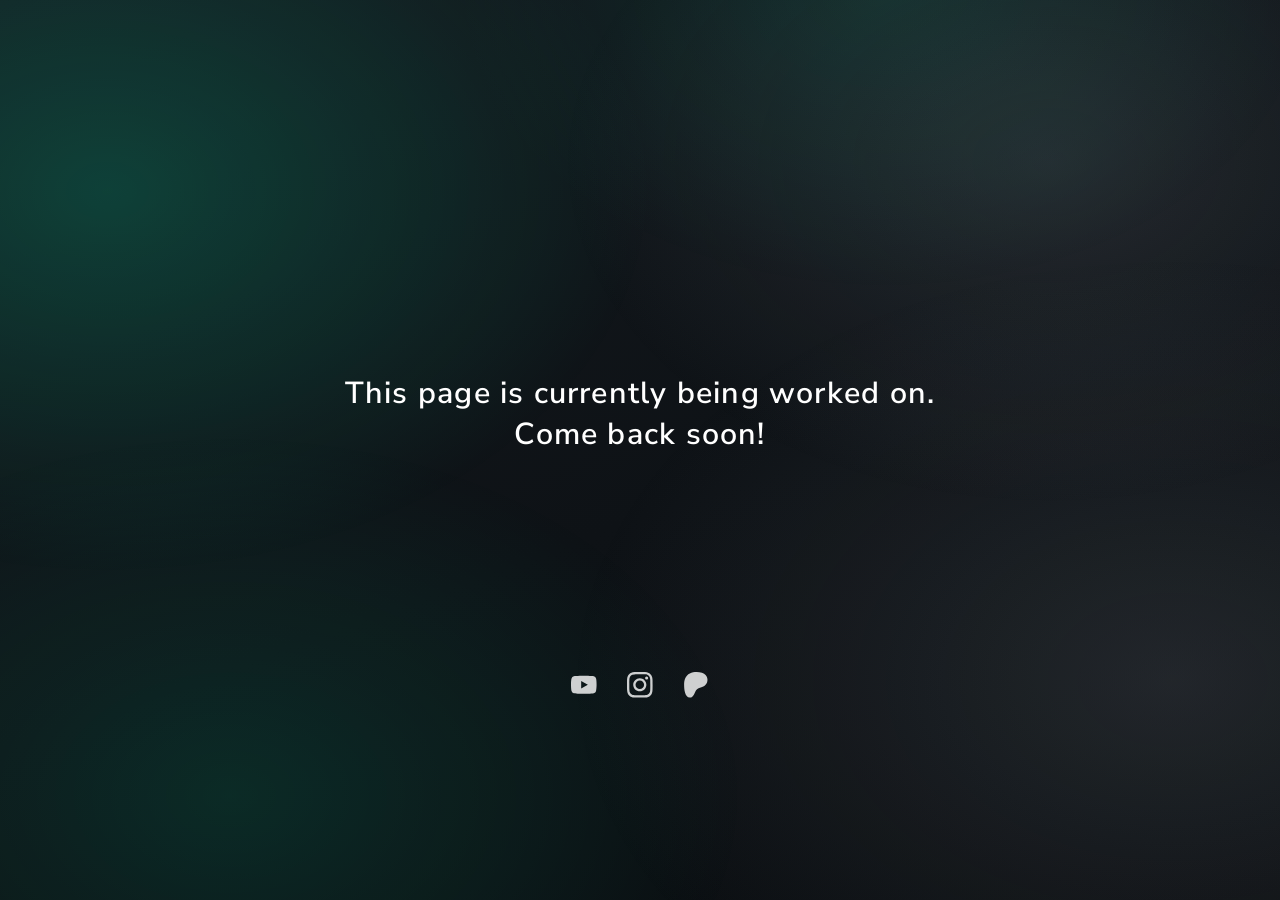
==== about.html @ d6167208 "Add files via upload" ====
<!DOCTYPE html>
<html lang="en">
<head>
  <meta charset="UTF-8">
  <meta name="viewport" content="width=device-width, initial-scale=1">
  <title>About | Daniel Jensrud</title>
  <meta name="description" content="This page is currently being worked on.">

  <!-- Font (free, from Google Fonts): Nunito Sans, same as the homepage.
       Safe to delete these 3 lines; the site falls back to system fonts. -->
  <link rel="preconnect" href="https://fonts.googleapis.com">
  <link rel="preconnect" href="https://fonts.gstatic.com" crossorigin>
  <link href="https://fonts.googleapis.com/css2?family=Nunito+Sans:opsz,wght@6..12,400;6..12,600;6..12,700&display=swap" rel="stylesheet">

  <link rel="stylesheet" href="coming-soon.css">
  <link rel="stylesheet" href="social.css">
</head>
<body>

  <div class="bg" aria-hidden="true"></div>

  <main>
    <!-- MESSAGE: two layers. The white one is what people read.
         The green one (aria-hidden) is the glow that follows the cursor.
         IMPORTANT: if you change the words, change them in BOTH layers. -->
    <p class="message">
      <span class="message-base">This page is currently being worked on.<br>Come back soon!</span>
      <span class="message-glow" aria-hidden="true">This page is currently being worked on.<br>Come back soon!</span>
    </p>

    <!-- SOCIAL LINKS (icons only, centered between the message and the bottom). Each logo is an inline <svg> inside <span class="icon">;
         it takes the same color as the link (grey, then green on hover). The "My ..." text is hidden but still read by
         screen readers, and shows as a tooltip when you hover. -->
    <footer class="social" aria-label="Social links">
      <a href="https://www.youtube.com/@danieljensrud" title="My YouTube" target="_blank" rel="noopener noreferrer"><span class="icon" aria-hidden="true"><svg aria-hidden="true" focusable="false" viewBox="0 0 24 24" xmlns="http://www.w3.org/2000/svg"><path d="M23.498 6.186a3.016 3.016 0 0 0-2.122-2.136C19.505 3.545 12 3.545 12 3.545s-7.505 0-9.377.505A3.017 3.017 0 0 0 .502 6.186C0 8.07 0 12 0 12s0 3.93.502 5.814a3.016 3.016 0 0 0 2.122 2.136c1.871.505 9.376.505 9.376.505s7.505 0 9.377-.505a3.015 3.015 0 0 0 2.122-2.136C24 15.93 24 12 24 12s0-3.93-.502-5.814zM9.545 15.568V8.432L15.818 12l-6.273 3.568z"/></svg></span><span class="visually-hidden">My YouTube</span></a>
      <a href="https://www.instagram.com/dqnie1/" title="My Instagram" target="_blank" rel="noopener noreferrer"><span class="icon" aria-hidden="true"><svg aria-hidden="true" focusable="false" viewBox="0 0 24 24" xmlns="http://www.w3.org/2000/svg"><path d="M7.0301.084c-1.2768.0602-2.1487.264-2.911.5634-.7888.3075-1.4575.72-2.1228 1.3877-.6652.6677-1.075 1.3368-1.3802 2.127-.2954.7638-.4956 1.6365-.552 2.914-.0564 1.2775-.0689 1.6882-.0626 4.947.0062 3.2586.0206 3.6671.0825 4.9473.061 1.2765.264 2.1482.5635 2.9107.308.7889.72 1.4573 1.388 2.1228.6679.6655 1.3365 1.0743 2.1285 1.38.7632.295 1.6361.4961 2.9134.552 1.2773.056 1.6884.069 4.9462.0627 3.2578-.0062 3.668-.0207 4.9478-.0814 1.28-.0607 2.147-.2652 2.9098-.5633.7889-.3086 1.4578-.72 2.1228-1.3881.665-.6682 1.0745-1.3378 1.3795-2.1284.2957-.7632.4966-1.636.552-2.9124.056-1.2809.0692-1.6898.063-4.948-.0063-3.2583-.021-3.6668-.0817-4.9465-.0607-1.2797-.264-2.1487-.5633-2.9117-.3084-.7889-.72-1.4568-1.3876-2.1228C21.2982 1.33 20.628.9208 19.8378.6165 19.074.321 18.2017.1197 16.9244.0645 15.6471.0093 15.236-.005 11.977.0014 8.718.0076 8.31.0215 7.0301.0839m.1402 21.6932c-1.17-.0509-1.8053-.2453-2.2287-.408-.5606-.216-.96-.4771-1.3819-.895-.422-.4178-.6811-.8186-.9-1.378-.1644-.4234-.3624-1.058-.4171-2.228-.0595-1.2645-.072-1.6442-.079-4.848-.007-3.2037.0053-3.583.0607-4.848.05-1.169.2456-1.805.408-2.2282.216-.5613.4762-.96.895-1.3816.4188-.4217.8184-.6814 1.3783-.9003.423-.1651 1.0575-.3614 2.227-.4171 1.2655-.06 1.6447-.072 4.848-.079 3.2033-.007 3.5835.005 4.8495.0608 1.169.0508 1.8053.2445 2.228.408.5608.216.96.4754 1.3816.895.4217.4194.6816.8176.9005 1.3787.1653.4217.3617 1.056.4169 2.2263.0602 1.2655.0739 1.645.0796 4.848.0058 3.203-.0055 3.5834-.061 4.848-.051 1.17-.245 1.8055-.408 2.2294-.216.5604-.4763.96-.8954 1.3814-.419.4215-.8181.6811-1.3783.9-.4224.1649-1.0577.3617-2.2262.4174-1.2656.0595-1.6448.072-4.8493.079-3.2045.007-3.5825-.006-4.848-.0608M16.953 5.5864A1.44 1.44 0 1 0 18.39 4.144a1.44 1.44 0 0 0-1.437 1.4424M5.8385 12.012c.0067 3.4032 2.7706 6.1557 6.173 6.1493 3.4026-.0065 6.157-2.7701 6.1506-6.1733-.0065-3.4032-2.771-6.1565-6.174-6.1498-3.403.0067-6.156 2.771-6.1496 6.1738M8 12.0077a4 4 0 1 1 4.008 3.9921A3.9996 3.9996 0 0 1 8 12.0077"/></svg></span><span class="visually-hidden">My Instagram</span></a>
      <a href="https://www.patreon.com/cw/DanielJensrud" title="My Patreon" target="_blank" rel="noopener noreferrer"><span class="icon" aria-hidden="true"><svg aria-hidden="true" focusable="false" viewBox="0 0 24 24" xmlns="http://www.w3.org/2000/svg"><path d="M22.957 7.21c-.004-3.064-2.391-5.576-5.191-6.482-3.478-1.125-8.064-.962-11.384.604C2.357 3.231 1.093 7.391 1.046 11.54c-.039 3.411.302 12.396 5.369 12.46 3.765.047 4.326-4.804 6.068-7.141 1.24-1.662 2.836-2.132 4.801-2.618 3.376-.836 5.678-3.501 5.673-7.031Z"/></svg></span><span class="visually-hidden">My Patreon</span></a>
    </footer>
  </main>

  <!-- Makes the green glow follow the mouse (or finger). -->
  <script>
    const message = document.querySelector('.message');

    message.addEventListener('pointermove', (e) => {
      const box = message.getBoundingClientRect();
      message.style.setProperty('--x', (e.clientX - box.left) + 'px');
      message.style.setProperty('--y', (e.clientY - box.top) + 'px');
    });
    message.addEventListener('pointerenter', () => message.classList.add('is-lit'));
    message.addEventListener('pointerleave', () => message.classList.remove('is-lit'));
  </script>

</body>
</html>
---- coming-soon.css ----
/* ==========================================================
   Shared styles for the "being worked on" pages
   (work.html, about.html, contact.html)
   EDIT THESE FIRST
   ========================================================== */
:root {
  --text: #ffffff;                 /* message color */
  --accent: #00ffb9;               /* your brand green (hover glow + background) */
  --base-dark: #0e1216;            /* darkest part of the background */
  --font: "Nunito Sans", "Avenir Next", Avenir, system-ui, -apple-system, "Segoe UI", sans-serif;

  --message-size: clamp(1.25rem, 2.4vw, 1.9rem);   /* message text size */
  --glow-radius: 130px;                           /* size of the green spotlight under the cursor */

  --green-glow: rgba(0, 255, 185, 0.18);          /* background: green strength (low = subtler) */
  --grey-glow: rgba(150, 160, 170, 0.16);         /* background: grey strength */
  --drift-speed: 32s;                             /* background: time for one slow drift (bigger = calmer) */
}

* { box-sizing: border-box; margin: 0; padding: 0; }

html, body { height: 100%; }

body {
  font-family: var(--font);
  color: var(--text);
  background: linear-gradient(160deg, #141a1f 0%, var(--base-dark) 55%, #0a0d10 100%);
  -webkit-font-smoothing: antialiased;
  overflow: hidden;
}

/* ---------- Animated background: slow-drifting green and grey light ---------- */
.bg {
  position: fixed;
  inset: -30%;                                   /* oversized so edges never show while it moves */
  z-index: -1;
  pointer-events: none;
  background:
    radial-gradient(38% 38% at 24% 32%, var(--green-glow), transparent 70%),
    radial-gradient(42% 42% at 76% 66%, var(--grey-glow), transparent 70%),
    radial-gradient(30% 30% at 62% 18%, rgba(0, 255, 185, 0.09), transparent 70%);
  animation: drift var(--drift-speed) ease-in-out infinite alternate;
  will-change: transform;
}

.bg::after {                                     /* a second, slower layer so the movement never feels repetitive */
  content: "";
  position: absolute;
  inset: 0;
  background:
    radial-gradient(34% 34% at 70% 30%, var(--grey-glow), transparent 70%),
    radial-gradient(36% 36% at 30% 74%, rgba(0, 255, 185, 0.11), transparent 70%);
  animation: drift-back calc(var(--drift-speed) * 1.4) ease-in-out infinite alternate;
  will-change: transform;
}

@keyframes drift {
  from { transform: translate3d(-4%, 3%, 0) rotate(0deg) scale(1); }
  to   { transform: translate3d(4%, -3%, 0) rotate(10deg) scale(1.12); }
}

@keyframes drift-back {
  from { transform: translate3d(3%, -2%, 0) rotate(6deg) scale(1.1); }
  to   { transform: translate3d(-3%, 3%, 0) rotate(-6deg) scale(1); }
}

/* ---------- Layout ---------- */
main {
  --page-pad-bottom: calc(1.5rem + 8vh);         /* extra bottom padding lifts the message slightly above center */
  min-height: 100vh;
  min-height: 100dvh;
  display: grid;
  grid-template-rows: 1fr auto 1fr;              /* empty zone above | message | zone below (holds the icons) */
  justify-items: center;
  padding: 1.5rem 1.5rem var(--page-pad-bottom);
}

main .message {
  grid-row: 2;
}

/* Social icons: centered halfway between the message and the bottom of the screen */
main .social {
  --social-color: rgba(255, 255, 255, 0.8);      /* white at 80% opacity on these pages */
  --social-icon-size: 1.6rem;                    /* icon size on these pages */
  position: static;
  grid-row: 3;
  margin-bottom: calc(var(--page-pad-bottom) * -1);   /* lets the zone reach the very bottom of the screen */
  justify-content: center;
  align-items: center;
}

/* ---------- Message (white; glows green under the cursor, like the homepage tagline) ---------- */
.message {
  position: relative;
  max-width: min(48rem, 100%);
  padding: 0.5em 0.9em;                          /* room so the glow isn't clipped */
  font-size: var(--message-size);
  font-weight: 600;
  letter-spacing: 0.04em;
  line-height: 1.35;
  text-align: center;
  text-wrap: balance;                            /* keeps the two lines an even length */
  cursor: default;
  --x: 50%;
  --y: 50%;
}

.message-base {
  color: var(--text);
}

/* The green copy sits exactly on top of the white one, but is only
   revealed in a soft circle around the cursor. */
.message-glow {
  position: absolute;
  inset: 0;
  padding: inherit;
  text-align: center;
  color: var(--accent);
  text-shadow: 0 0 0.2em var(--accent), 0 0 0.7em rgba(0, 255, 185, 0.65);
  opacity: 0;
  transition: opacity 0.35s ease;
  pointer-events: none;
  -webkit-mask-image: radial-gradient(circle var(--glow-radius) at var(--x) var(--y),
                      #000 0%, rgba(0, 0, 0, 0.55) 45%, transparent 100%);
          mask-image: radial-gradient(circle var(--glow-radius) at var(--x) var(--y),
                      #000 0%, rgba(0, 0, 0, 0.55) 45%, transparent 100%);
}

.message.is-lit .message-glow {
  opacity: 1;
}

@media (prefers-reduced-motion: reduce) {
  .bg, .bg::after { animation: none; }
}
---- social.css ----
/* ==========================================================
   Small social icons (top right on the homepage; centered on the other pages, see coming-soon.css)
   (shared by index.html, work.html, about.html, contact.html)
   ========================================================== */
.social {
  --social-color: rgba(255, 255, 255, 0.6);   /* resting icon color: white at 60% opacity (lower the 0.6 to dim them) */
  --social-icon-size: 1.25rem;       /* icon size (homepage) */
  --social-inset: clamp(1.5rem, 3vw, 2.75rem);   /* how far the icons sit from the top and right edges */
  position: fixed;
  top: calc(var(--social-inset) - 0.4rem);       /* minus the link padding, so the icons themselves sit at the inset */
  right: calc(var(--social-inset) - 0.4rem);
  display: flex;
  justify-content: flex-end;
  gap: 0.25rem 1.1rem;                           /* space between the icons (each link also has its own padding) */
  font-family: var(--font);
}

.social a {
  display: inline-flex;
  align-items: center;
  padding: 0.4rem;                               /* makes the clickable area bigger than the icon */
  color: var(--social-color);
  text-decoration: none;
  line-height: 1;
}

/* Hover: just the brand green, no effects */
.social a:hover,
.social a:focus-visible {
  color: var(--accent);
}

.social a:focus-visible {
  outline: 1px solid var(--accent);
  outline-offset: 1px;
}

/* The logo (an inline SVG that takes the link color) */
.social .icon {
  display: inline-flex;
  width: var(--social-icon-size);
  height: var(--social-icon-size);
}

.social .icon svg {
  width: 100%;
  height: 100%;
  fill: currentColor;
}

/* Text that screen readers read but nobody sees */
.visually-hidden {
  position: absolute;
  width: 1px;
  height: 1px;
  margin: -1px;
  padding: 0;
  overflow: hidden;
  clip: rect(0, 0, 0, 0);
  white-space: nowrap;
  border: 0;
}
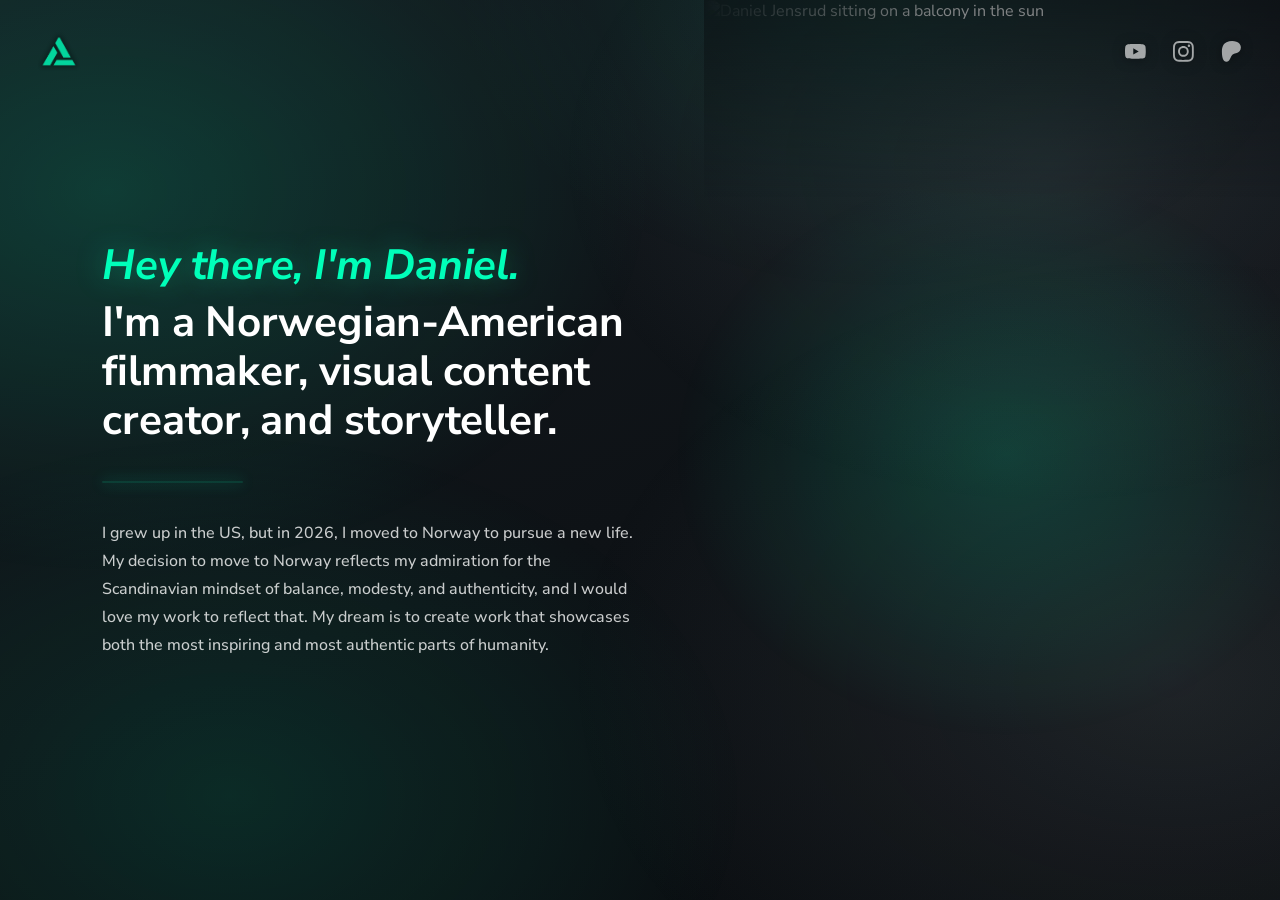
==== commit 7e5e19ee: "New website version" ====
--- a/about.html
+++ b/about.html
@@ -4,31 +4,49 @@
   <meta charset="UTF-8">
   <meta name="viewport" content="width=device-width, initial-scale=1">
   <title>About | Daniel Jensrud</title>
-  <meta name="description" content="This page is currently being worked on.">
+  <meta name="description" content="Daniel Jensrud: Norwegian-American filmmaker, visual content creator, and storyteller.">
 
   <!-- Font (free, from Google Fonts): Nunito Sans, same as the homepage.
        Safe to delete these 3 lines; the site falls back to system fonts. -->
   <link rel="preconnect" href="https://fonts.googleapis.com">
   <link rel="preconnect" href="https://fonts.gstatic.com" crossorigin>
-  <link href="https://fonts.googleapis.com/css2?family=Nunito+Sans:opsz,wght@6..12,400;6..12,600;6..12,700&display=swap" rel="stylesheet">
+  <link href="https://fonts.googleapis.com/css2?family=Nunito+Sans:ital,opsz,wght@0,6..12,400;0,6..12,500;0,6..12,600;0,6..12,700;1,6..12,700&display=swap" rel="stylesheet">
 
-  <link rel="stylesheet" href="coming-soon.css">
+  <link rel="stylesheet" href="about.css">
   <link rel="stylesheet" href="social.css">
+  <!-- Page transitions (animation between pages) -->
+  <link rel="stylesheet" href="transition.css">
+  <script src="transition.js"></script>
 </head>
 <body>
 
   <div class="bg" aria-hidden="true"></div>
 
+  <!-- Small logo, top left. Click it to go back to the homepage. -->
+  <a class="home-link" href="index.html" data-transition="home" aria-label="Back to the homepage">
+    <img src="assets/logos/daniel-jensrud-a-logo-green.png" alt="">
+  </a>
+
+  <!-- PHOTO: fades into the page (the fade is set in work.css). To swap it, replace the file in assets/photos/. -->
+  <div class="portrait">
+    <img src="assets/photos/daniel-jensrud-portrait.jpg" alt="Daniel Jensrud sitting on a balcony in the sun" width="1000" height="1496">
+  </div>
+
   <main>
-    <!-- MESSAGE: two layers. The white one is what people read.
-         The green one (aria-hidden) is the glow that follows the cursor.
-         IMPORTANT: if you change the words, change them in BOTH layers. -->
-    <p class="message">
-      <span class="message-base">This page is currently being worked on.<br>Come back soon!</span>
-      <span class="message-glow" aria-hidden="true">This page is currently being worked on.<br>Come back soon!</span>
-    </p>
+    <div class="intro">
+      <h1>
+        <span class="hello">Hey there, I'm Daniel.</span>
+        <span class="role">I'm a Norwegian-American filmmaker, visual content creator, and storyteller.</span>
+      </h1>
 
-    <!-- SOCIAL LINKS (icons only, centered between the message and the bottom). Each logo is an inline <svg> inside <span class="icon">;
+      <div class="rule" aria-hidden="true"></div>
+
+      <p class="about">
+        I grew up in the US, but in 2026, I moved to Norway to pursue a new life. My decision to move to Norway reflects my admiration for the Scandinavian mindset of balance, modesty, and authenticity, and I would love my work to reflect that. My dream is to create work that showcases both the most inspiring and most authentic parts of humanity.
+      </p>
+    </div>
+
+    <!-- SOCIAL LINKS (icons only, bottom center). Each logo is an inline <svg> inside <span class="icon">;
          it takes the same color as the link (grey, then green on hover). The "My ..." text is hidden but still read by
          screen readers, and shows as a tooltip when you hover. -->
     <footer class="social" aria-label="Social links">
@@ -38,18 +56,5 @@
     </footer>
   </main>
 
-  <!-- Makes the green glow follow the mouse (or finger). -->
-  <script>
-    const message = document.querySelector('.message');
-
-    message.addEventListener('pointermove', (e) => {
-      const box = message.getBoundingClientRect();
-      message.style.setProperty('--x', (e.clientX - box.left) + 'px');
-      message.style.setProperty('--y', (e.clientY - box.top) + 'px');
-    });
-    message.addEventListener('pointerenter', () => message.classList.add('is-lit'));
-    message.addEventListener('pointerleave', () => message.classList.remove('is-lit'));
-  </script>
-
 </body>
 </html>
--- a/about.css
+++ b/about.css
@@ -0,0 +1,228 @@
+/* ==========================================================
+   About page styles (about.html)
+   EDIT THESE FIRST
+   ========================================================== */
+:root {
+  --text: #ffffff;
+  --text-soft: rgba(255, 255, 255, 0.78);          /* paragraph color */
+  --accent: #00ffb9;                               /* your brand green */
+  --base-dark: #0e1216;
+  --font: "Nunito Sans", "Avenir Next", Avenir, system-ui, -apple-system, "Segoe UI", sans-serif;
+
+  --headline-size: clamp(1.9rem, 3.3vw, 3.1rem);   /* big intro line */
+  --body-size: clamp(1rem, 1.25vw, 1.2rem);        /* paragraph */
+  --text-width: 34rem;                             /* how wide the text column gets */
+
+  --photo-w: min(calc(100dvh * 0.64), 46vw);       /* photo width on desktop (tied to screen height) */
+  --photo-fade: 42%;                               /* how far in from its left edge the photo fades (bigger = softer) */
+
+  --green-glow: rgba(0, 255, 185, 0.16);
+  --grey-glow: rgba(150, 160, 170, 0.14);
+  --drift-speed: 32s;
+}
+
+* { box-sizing: border-box; margin: 0; padding: 0; }
+
+body {
+  min-height: 100dvh;
+  font-family: var(--font);
+  color: var(--text);
+  background: linear-gradient(160deg, #141a1f 0%, var(--base-dark) 55%, #0a0d10 100%);
+  -webkit-font-smoothing: antialiased;
+  overflow-x: hidden;
+}
+
+/* ---------- Animated background (same as the other pages) ---------- */
+.bg {
+  position: fixed;
+  inset: -30%;
+  z-index: -1;
+  pointer-events: none;
+  background:
+    radial-gradient(38% 38% at 24% 32%, var(--green-glow), transparent 70%),
+    radial-gradient(42% 42% at 76% 66%, var(--grey-glow), transparent 70%),
+    radial-gradient(30% 30% at 62% 18%, rgba(0, 255, 185, 0.09), transparent 70%);
+  animation: drift var(--drift-speed) ease-in-out infinite alternate;
+  will-change: transform;
+}
+.bg::after {
+  content: "";
+  position: absolute;
+  inset: 0;
+  background:
+    radial-gradient(34% 34% at 70% 30%, var(--grey-glow), transparent 70%),
+    radial-gradient(36% 36% at 30% 74%, rgba(0, 255, 185, 0.11), transparent 70%);
+  animation: drift-back calc(var(--drift-speed) * 1.4) ease-in-out infinite alternate;
+  will-change: transform;
+}
+@keyframes drift {
+  from { transform: translate3d(-4%, 3%, 0) rotate(0deg) scale(1); }
+  to   { transform: translate3d(4%, -3%, 0) rotate(10deg) scale(1.12); }
+}
+@keyframes drift-back {
+  from { transform: translate3d(3%, -2%, 0) rotate(0deg) scale(1.05); }
+  to   { transform: translate3d(-3%, 4%, 0) rotate(-8deg) scale(1); }
+}
+
+/* ---------- Small logo, top left: click to go home ---------- */
+.home-link {
+  position: fixed;
+  top: clamp(1.1rem, 2.4vw, 2rem);
+  left: clamp(1.25rem, 3vw, 2.5rem);
+  z-index: 5;
+  display: block;
+  width: 2.6rem;
+  opacity: 0.8;
+  transition: opacity 0.3s ease;
+}
+.home-link img { display: block; width: 100%; height: auto; }
+.home-link:hover, .home-link:focus-visible { opacity: 1; }
+.home-link:focus-visible { outline: 1px solid var(--accent); outline-offset: 4px; }
+
+/* ---------- Photo: fades into the page on the left and bottom ---------- */
+.portrait {
+  position: fixed;
+  top: 0;
+  right: 0;
+  width: var(--photo-w);
+  height: 100dvh;
+  z-index: 0;
+  pointer-events: none;
+  animation: fade-in 1.4s ease 0.15s both;
+}
+.portrait::after {                               /* faint darkening at the very top so the icons stay readable */
+  content: "";
+  position: absolute;
+  inset: 0 0 auto 0;
+  height: 22%;
+  background: linear-gradient(to bottom, rgba(8, 11, 14, 0.5), transparent);
+}
+.portrait::before {                              /* soft green light behind the photo */
+  content: "";
+  position: absolute;
+  inset: 10% -20% 0 -30%;
+  background: radial-gradient(55% 50% at 55% 45%, rgba(0, 255, 185, 0.16), transparent 70%);
+}
+.portrait img {
+  position: relative;
+  display: block;
+  width: 100%;
+  height: 100%;
+  object-fit: cover;
+  object-position: 50% 12%;
+  opacity: 0.92;
+  -webkit-mask-image:
+    linear-gradient(to right, transparent 0%, #000 var(--photo-fade)),
+    linear-gradient(to bottom, #000 62%, transparent 100%);
+  -webkit-mask-composite: source-in;
+  mask-image:
+    linear-gradient(to right, transparent 0%, #000 var(--photo-fade)),
+    linear-gradient(to bottom, #000 62%, transparent 100%);
+  mask-composite: intersect;
+}
+
+/* ---------- Text ---------- */
+main {
+  position: relative;
+  z-index: 1;
+  min-height: 100dvh;
+  display: flex;
+  align-items: center;
+  padding: 4.5rem clamp(1.5rem, 8vw, 8rem) 4.5rem;
+  padding-right: calc(var(--photo-w) * 0.55);
+}
+
+.intro { width: min(var(--text-width), 100%); }
+
+h1 {
+  font-size: var(--headline-size);
+  font-weight: 700;
+  line-height: 1.16;
+  letter-spacing: -0.005em;
+  text-wrap: balance;
+}
+h1 .hello {
+  display: block;
+  margin-bottom: 0.18em;
+  color: var(--accent);
+  font-style: italic;
+  text-shadow: 0 0 28px rgba(0, 255, 185, 0.35);
+}
+
+.rule {                                          /* green line between headline and paragraph: a soft light glides along it, left to right, on a loop */
+  width: clamp(7rem, 11vw, 9.5rem);
+  height: 2px;
+  margin: clamp(1.6rem, 4vh, 2.6rem) 0;
+  border-radius: 2px;
+  background:
+    linear-gradient(90deg, rgba(0, 255, 185, 0) 0%, var(--accent) 50%, rgba(0, 255, 185, 0) 100%) -150% 0 / 60% 100% no-repeat,
+    rgba(0, 255, 185, 0.14);                     /* faint resting track under the moving light */
+  box-shadow: 0 0 14px rgba(0, 255, 185, 0.4);
+}
+@keyframes sweep {
+  from { background-position: -150% 0, 0 0; }
+  to   { background-position: 250% 0, 0 0; }
+}
+
+.about {
+  font-size: var(--body-size);
+  font-weight: 500;
+  line-height: 1.75;
+  color: var(--text-soft);
+  text-wrap: pretty;
+}
+
+.hello, h1 .role, .about { animation: rise 0.9s cubic-bezier(0.22, 0.8, 0.2, 1) both; }
+h1 .hello { animation-delay: 0.1s; }
+h1 .role  { animation-delay: 0.22s; }
+.about    { animation-delay: 0.48s; }
+.rule {
+  animation:
+    rise 0.9s cubic-bezier(0.22, 0.8, 0.2, 1) 0.36s both,
+    sweep 3.8s cubic-bezier(0.45, 0.05, 0.55, 0.95) 1.2s infinite;   /* 3.8s = time for one pass (bigger = slower) */
+}
+
+@keyframes rise {
+  from { opacity: 0; transform: translateY(14px); }
+  to   { opacity: 1; transform: none; }
+}
+@keyframes fade-in { from { opacity: 0; } to { opacity: 1; } }
+
+/* ---------- Social icons: top right, lined up with the logo on the left ---------- */
+main .social {
+  --social-color: rgba(255, 255, 255, 0.62);     /* resting color (lower = more transparent) */
+  --social-icon-size: 1.3rem;                    /* icon size */
+  position: fixed;
+  top: calc(clamp(1.1rem, 2.4vw, 2rem) + 0.25rem);          /* centers the icons on the logo's height */
+  right: calc(clamp(1.25rem, 3vw, 2.5rem) - 0.4rem);        /* same distance from the edge as the logo (minus link padding) */
+  left: auto;
+  bottom: auto;
+  transform: none;
+  z-index: 4;
+  gap: 0.25rem 0.9rem;
+}
+main .social .icon { filter: drop-shadow(0 1px 6px rgba(0, 0, 0, 0.55)); }   /* keeps them readable over the bright part of the photo */
+
+/* ---------- Phones / narrow windows: photo on top, text below, page scrolls ---------- */
+@media (max-width: 860px), (max-height: 520px) {
+  .portrait {
+    position: relative;
+    overflow: hidden;
+    width: 100%;
+    height: min(62vh, 120vw);
+    margin-bottom: calc(min(62vh, 120vw) * -0.22);
+  }
+  .portrait img {
+    object-position: 50% 10%;
+    -webkit-mask-image: linear-gradient(to bottom, #000 55%, transparent 100%);
+    mask-image: linear-gradient(to bottom, #000 55%, transparent 100%);
+  }
+  main { position: static; min-height: 0; display: block; padding: 0 1.5rem 1.5rem; }
+  .intro { margin: 0 auto; }
+  main .social { position: absolute; }           /* stays top right, scrolls away with the page */
+}
+
+@media (prefers-reduced-motion: reduce) {
+  .bg, .bg::after, .portrait, .hello, h1 .role, .rule, .about { animation: none; }
+  .rule { background-position: 50% 0, 0 0; }
+}
--- a/transition.css
+++ b/transition.css
@@ -0,0 +1,72 @@
+/* ==========================================================
+   Page transitions (used by every page, driven by transition.js)
+   EDIT THESE FIRST
+   ========================================================== */
+:root {
+  --tr-bg: #0b0e11;                                /* color of the sweep / iris (matches the dark theme) */
+  --tr-accent: #00ffb9;                            /* your brand green (edge line + logo mark) */
+  --tr-mark: clamp(96px, 16vmin, 150px);           /* size of the logo mark in the middle */
+}
+
+/* While a page is arriving from a transition, keep it hidden behind the dark cover (prevents any flash). */
+html.tr-enter { background: var(--tr-bg); }
+html.tr-enter body { opacity: 0; }
+
+.tr {
+  position: fixed;
+  inset: 0;
+  z-index: 99999;
+  overflow: hidden;
+  pointer-events: none;
+}
+
+/* ----- "page" version: a slanted panel (same angle as the logo's edges) sweeps across with a glowing green edge ----- */
+.tr-slide {
+  position: absolute;
+  top: 0;
+  left: 0;
+  height: 100%;
+  width: calc(100vw + var(--s) * 2);
+  will-change: transform;
+}
+.tr-panel {
+  position: absolute;
+  inset: 0;
+  background:
+    radial-gradient(40% 55% at 50% 50%, rgba(0, 255, 185, 0.07), transparent 70%),
+    var(--tr-bg);
+  clip-path: polygon(var(--s) 0, 100% 0, calc(100% - var(--s)) 100%, 0 100%);
+}
+.tr-glow {
+  position: absolute;
+  inset: 0;
+  filter: drop-shadow(0 0 7px rgba(0, 255, 185, 0.85)) drop-shadow(0 0 22px rgba(0, 255, 185, 0.45));
+}
+.tr-line { position: absolute; inset: 0; background: var(--tr-accent); }
+.tr-line-lead  { clip-path: polygon(calc(100% - 3px) 0, 100% 0, calc(100% - var(--s)) 100%, calc(100% - var(--s) - 3px) 100%); }
+.tr-line-trail { clip-path: polygon(var(--s) 0, calc(var(--s) + 3px) 0, 3px 100%, 0 100%); }
+
+/* ----- "home" version: the logo grows out of the corner and a dark circle opens from it ----- */
+.tr-iris { position: absolute; inset: 0; background: var(--tr-bg); }
+.tr-hole {                                         /* a see-through circle with a huge dark ring around it: growing it opens the page */
+  position: absolute;
+  left: 50%;
+  top: 50%;
+  width: 2px;
+  height: 2px;
+  border-radius: 50%;
+  transform: translate(-50%, -50%);
+  box-shadow: 0 0 0 90vmax var(--tr-bg);
+}
+
+/* ----- the logo mark (three pieces, like the logo) ----- */
+.tr-mark {
+  position: absolute;
+  left: 50%;
+  top: 50%;
+  width: var(--tr-mark);
+  aspect-ratio: 300 / 264;
+  margin: calc(var(--tr-mark) * -0.44) 0 0 calc(var(--tr-mark) * -0.5);
+  filter: drop-shadow(0 0 14px rgba(0, 255, 185, 0.55));
+}
+.tr-mark svg { position: absolute; inset: 0; width: 100%; height: 100%; display: block; fill: var(--tr-accent); overflow: visible; }
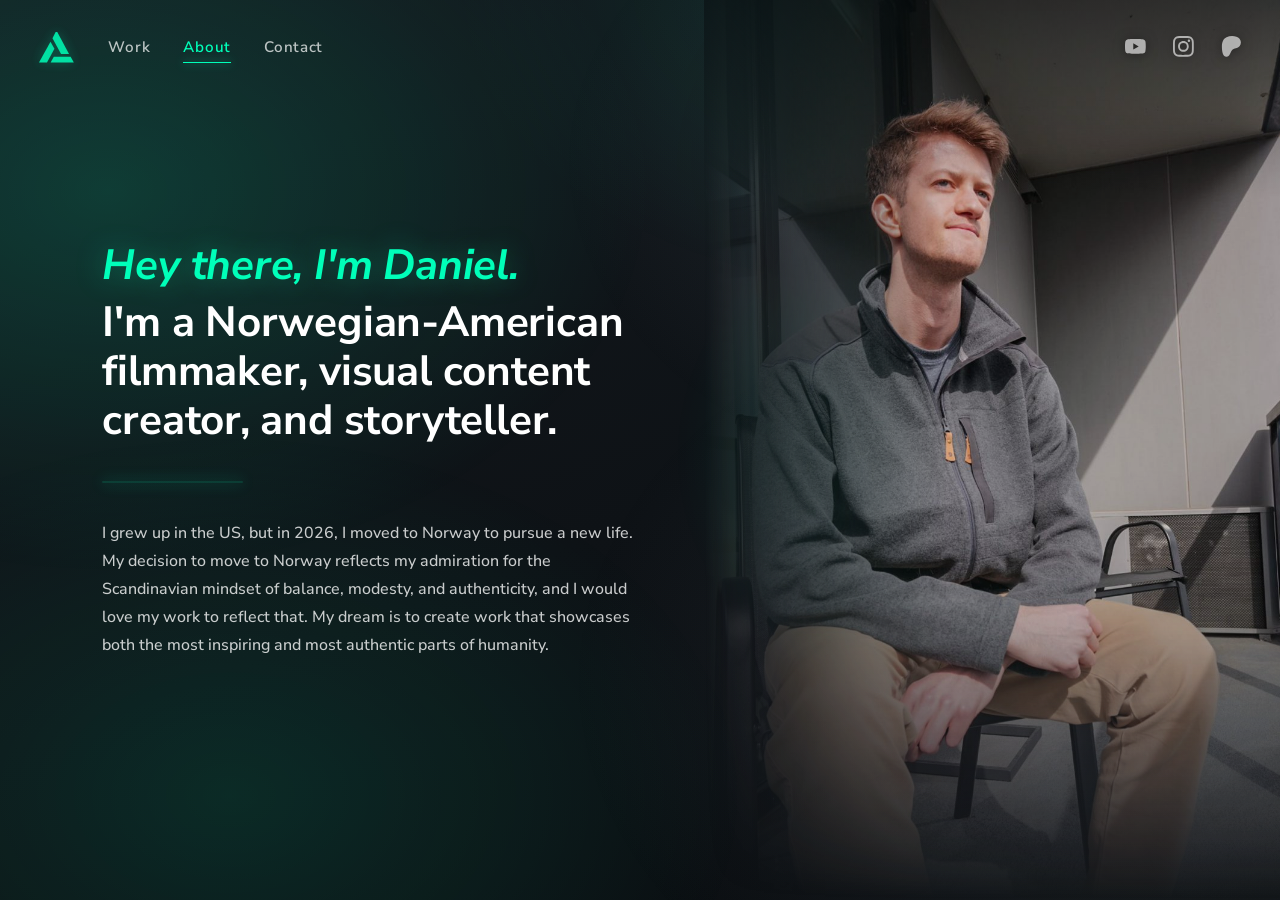
==== commit 29cd43d9: "New version (V18)" ====
--- a/about.html
+++ b/about.html
@@ -14,6 +14,7 @@
 
   <link rel="stylesheet" href="about.css">
   <link rel="stylesheet" href="social.css">
+  <link rel="stylesheet" href="site-header.css">
   <!-- Page transitions (animation between pages) -->
   <link rel="stylesheet" href="transition.css">
   <script src="transition.js"></script>
@@ -22,10 +23,41 @@
 
   <div class="bg" aria-hidden="true"></div>
 
-  <!-- Small logo, top left. Click it to go back to the homepage. -->
-  <a class="home-link" href="index.html" data-transition="home" aria-label="Back to the homepage">
-    <img src="assets/logos/daniel-jensrud-a-logo-green.png" alt="">
-  </a>
+  <!-- HEADER: logo (click = homepage; hover = it redraws as a little house) + links.
+       On phones the links and social icons live in the hamburger menu instead. -->
+  <header class="site-header">
+    <a class="home-link" href="/" data-transition="home" aria-label="Back to the homepage">
+      <svg class="home-mark" viewBox="34 50 300 264" aria-hidden="true" focusable="false">
+        <g class="mark">
+          <polygon points="178,59 191,59 287,238 222,238 152,109"/>
+          <polygon points="42,306 107,306 168,194 136,137"/>
+          <polygon points="137,306 326,306 300,260 163,260"/>
+        </g>
+        <g class="house">
+          <path pathLength="1" d="M70 178 L184 66 L298 178"/>
+          <path pathLength="1" d="M102 147 V300 H266 V147"/>
+          <path pathLength="1" d="M158 300 V222 H210 V300"/>
+        </g>
+      </svg>
+    </a>
+    <nav class="site-nav" aria-label="Main">
+      <a href="/work">Work</a>
+      <a href="/about" aria-current="page">About</a>
+      <a href="/contact">Contact</a>
+    </nav>
+    <button class="menu-toggle" type="button" aria-label="Open menu" aria-expanded="false" aria-controls="mobile-menu">
+      <span></span><span></span><span></span>
+    </button>
+  </header>
+
+  <!-- PHONE MENU (hidden on desktop). The social icons appear at the bottom of it automatically. -->
+  <div class="mobile-menu" id="mobile-menu" aria-hidden="true">
+    <nav aria-label="Menu">
+      <a href="/work">Work</a>
+      <a href="/about" aria-current="page">About</a>
+      <a href="/contact">Contact</a>
+    </nav>
+  </div>
 
   <!-- PHOTO: fades into the page (the fade is set in work.css). To swap it, replace the file in assets/photos/. -->
   <div class="portrait">
@@ -56,5 +88,6 @@
     </footer>
   </main>
 
+  <script src="menu.js"></script>
 </body>
 </html>
--- a/about.css
+++ b/about.css
@@ -64,20 +64,6 @@
   to   { transform: translate3d(-3%, 4%, 0) rotate(-8deg) scale(1); }
 }
 
-/* ---------- Small logo, top left: click to go home ---------- */
-.home-link {
-  position: fixed;
-  top: clamp(1.1rem, 2.4vw, 2rem);
-  left: clamp(1.25rem, 3vw, 2.5rem);
-  z-index: 5;
-  display: block;
-  width: 2.6rem;
-  opacity: 0.8;
-  transition: opacity 0.3s ease;
-}
-.home-link img { display: block; width: 100%; height: auto; }
-.home-link:hover, .home-link:focus-visible { opacity: 1; }
-.home-link:focus-visible { outline: 1px solid var(--accent); outline-offset: 4px; }
 
 /* ---------- Photo: fades into the page on the left and bottom ---------- */
 .portrait {
@@ -188,13 +174,13 @@
 }
 @keyframes fade-in { from { opacity: 0; } to { opacity: 1; } }
 
-/* ---------- Social icons: top right, lined up with the logo on the left ---------- */
+/* ---------- Social icons: top right, lined up with the logo on the left (phones: they live in the hamburger menu, see site-header.css) ---------- */
 main .social {
   --social-color: rgba(255, 255, 255, 0.62);     /* resting color (lower = more transparent) */
   --social-icon-size: 1.3rem;                    /* icon size */
   position: fixed;
-  top: calc(clamp(1.1rem, 2.4vw, 2rem) + 0.25rem);          /* centers the icons on the logo's height */
-  right: calc(clamp(1.25rem, 3vw, 2.5rem) - 0.4rem);        /* same distance from the edge as the logo (minus link padding) */
+  top: calc(var(--header-top) - 0.04rem);                   /* centers the icons on the logo's height */
+  right: calc(var(--header-x) - 0.4rem);                    /* same distance from the edge as the logo (minus link padding) */
   left: auto;
   bottom: auto;
   transform: none;
@@ -203,23 +189,47 @@
 }
 main .social .icon { filter: drop-shadow(0 1px 6px rgba(0, 0, 0, 0.55)); }   /* keeps them readable over the bright part of the photo */
 
-/* ---------- Phones / narrow windows: photo on top, text below, page scrolls ---------- */
+/* ---------- Phones / narrow windows: photo on top (fading into the text), text below.
+   The photo takes whatever height is left, so everything fits one screen on most phones. ---------- */
 @media (max-width: 860px), (max-height: 520px) {
+  :root {
+    --headline-size: clamp(1.55rem, 6.7vw, 2.1rem);
+    --body-size: clamp(0.94rem, 3.95vw, 1.06rem);
+  }
+  body { display: flex; flex-direction: column; min-height: 100dvh; }
+
   .portrait {
     position: relative;
+    top: auto;
+    right: auto;
+    flex: 1 1 0;                                 /* grows/shrinks to fill the screen */
+    width: 100%;
+    height: auto;
+    min-height: 30dvh;                           /* never smaller than this (the page scrolls instead) */
+    max-height: 62dvh;                           /* never taller than this */
+    margin-bottom: -2.75rem;                     /* tucks the text up into the photo's faded bottom edge */
     overflow: hidden;
-    width: 100%;
-    height: min(62vh, 120vw);
-    margin-bottom: calc(min(62vh, 120vw) * -0.22);
   }
   .portrait img {
-    object-position: 50% 10%;
-    -webkit-mask-image: linear-gradient(to bottom, #000 55%, transparent 100%);
-    mask-image: linear-gradient(to bottom, #000 55%, transparent 100%);
-  }
-  main { position: static; min-height: 0; display: block; padding: 0 1.5rem 1.5rem; }
-  .intro { margin: 0 auto; }
-  main .social { position: absolute; }           /* stays top right, scrolls away with the page */
+    position: absolute;
+    inset: 0;
+    object-position: 50% 8%;
+    -webkit-mask-image: linear-gradient(to bottom, #000 58%, transparent 100%);
+    mask-image: linear-gradient(to bottom, #000 58%, transparent 100%);
+    -webkit-mask-composite: source-over;
+    mask-composite: add;
+  }
+  main {
+    position: static;
+    z-index: auto;
+    flex: 0 0 auto;
+    min-height: 0;
+    display: block;
+    padding: 0 1.6rem calc(2.6rem + env(safe-area-inset-bottom, 0px));
+  }
+  .intro { position: relative; z-index: 1; margin: 0 auto; }
+  .rule { margin: clamp(1rem, 2.6dvh, 1.5rem) 0; }
+  .about { line-height: 1.65; }
 }
 
 @media (prefers-reduced-motion: reduce) {
--- a/site-header.css
+++ b/site-header.css
@@ -0,0 +1,202 @@
+/* ==========================================================
+   Header for the inner pages (about / work / contact)
+   Desktop: logo + Work / About / Contact links, top left.
+   Phones:  logo + hamburger button; the menu holds the links AND the social icons.
+   EDIT THESE FIRST
+   ========================================================== */
+:root {
+  --header-top: clamp(1.1rem, 2.4vw, 2rem);        /* distance from the top edge */
+  --header-x: clamp(1.25rem, 3vw, 2.5rem);         /* distance from the left / right edge */
+  --header-gap: clamp(1.5rem, 2.6vw, 2.4rem);      /* space between the logo and the links, and between the links */
+  --logo-w: 2.3rem;                                /* logo size */
+  --menu-break: 860px;                             /* below this width the hamburger menu is used (also set in the @media lines below) */
+}
+
+.site-header {
+  position: fixed;
+  top: var(--header-top);
+  left: var(--header-x);
+  z-index: 9100;
+  display: flex;
+  align-items: center;
+  gap: var(--header-gap);
+  font-family: var(--font);
+}
+
+/* ---------- Logo (the three-piece mark). On hover it redraws itself as a little house. ---------- */
+.home-link {
+  display: block;
+  width: var(--logo-w);
+  line-height: 0;
+  opacity: 0.85;
+  transition: opacity 0.3s ease;
+}
+.home-link:hover, .home-link:focus-visible { opacity: 1; }
+.home-link:focus-visible { outline: 1px solid var(--accent); outline-offset: 5px; }
+.home-mark { display: block; width: 100%; height: auto; overflow: visible; filter: drop-shadow(0 0 6px rgba(0, 255, 185, 0.28)); }
+
+.home-mark .mark { fill: var(--accent); transform-box: fill-box; transform-origin: center; transition: opacity 0.14s ease 0.05s, transform 0.2s ease; }
+.home-mark .house path {
+  fill: none;
+  stroke: var(--accent);
+  stroke-width: 15;
+  stroke-linecap: butt;
+  stroke-linejoin: miter;
+  stroke-dasharray: 1;
+  stroke-dashoffset: 1;
+  opacity: 0;
+  transition: stroke-dashoffset 0.12s ease, opacity 0s linear 0.12s;
+}
+@media (hover: hover) {
+  .home-link:hover .mark, .home-link:focus-visible .mark { opacity: 0; transform: scale(0.88); transition-delay: 0s; }
+  .home-link:hover .house path, .home-link:focus-visible .house path {
+    stroke-dashoffset: 0;
+    opacity: 1;
+    transition: stroke-dashoffset 0.2s cubic-bezier(0.3, 0.7, 0.3, 1), opacity 0s;
+  }
+  .home-link:hover .house path:nth-child(1), .home-link:focus-visible .house path:nth-child(1) { transition-delay: 0.04s, 0s; }
+  .home-link:hover .house path:nth-child(2), .home-link:focus-visible .house path:nth-child(2) { transition-delay: 0.14s, 0s; }
+  .home-link:hover .house path:nth-child(3), .home-link:focus-visible .house path:nth-child(3) { transition-delay: 0.24s, 0s; }
+}
+/* While the "back to home" transition starts, show the normal logo (so the animation grows out of it cleanly). */
+.home-link.tr-leaving .mark { opacity: 1 !important; transform: none !important; transition: none !important; }
+.home-link.tr-leaving .house path { opacity: 0 !important; transition: none !important; }
+
+/* ---------- Links next to the logo ---------- */
+.site-nav { display: flex; align-items: center; gap: var(--header-gap); }
+.site-nav a {
+  position: relative;
+  padding: 0.35rem 0;
+  font-size: 0.95rem;
+  font-weight: 600;
+  letter-spacing: 0.045em;
+  color: rgba(255, 255, 255, 0.72);
+  text-decoration: none;
+  transition: color 0.3s ease;
+}
+.site-nav a::after {                               /* thin green underline that grows in on hover / on the current page */
+  content: "";
+  position: absolute;
+  left: 0; right: 0; bottom: 0;
+  height: 1px;
+  background: var(--accent);
+  box-shadow: 0 0 8px rgba(0, 255, 185, 0.7);
+  transform: scaleX(0);
+  transform-origin: left;
+  transition: transform 0.35s cubic-bezier(0.22, 0.8, 0.2, 1);
+}
+.site-nav a:hover, .site-nav a:focus-visible, .site-nav a[aria-current="page"] { color: var(--accent); }
+.site-nav a:hover::after, .site-nav a:focus-visible::after, .site-nav a[aria-current="page"]::after { transform: scaleX(1); }
+.site-nav a:focus-visible { outline: none; }
+
+/* ---------- Hamburger + phone menu (hidden on desktop) ---------- */
+.menu-toggle, .mobile-menu { display: none; }
+
+@media (max-width: 860px) {
+  :root { --logo-w: 2.15rem; }
+
+  .site-header { right: var(--header-x); justify-content: space-between; }
+  .site-nav { display: none; }
+
+  .menu-toggle {
+    position: relative;
+    display: block;
+    width: 2.75rem;
+    height: 2.75rem;
+    margin-right: -0.7rem;                          /* lines up the three bars with the page edge */
+    padding: 0;
+    border: 0;
+    background: none;
+    cursor: pointer;
+    -webkit-tap-highlight-color: transparent;
+  }
+  .menu-toggle span {
+    position: absolute;
+    left: 50%;
+    top: 50%;
+    width: 1.45rem;
+    height: 2px;
+    margin: -1px 0 0 -0.725rem;
+    border-radius: 2px;
+    background: rgba(255, 255, 255, 0.92);
+    transition: transform 0.35s cubic-bezier(0.22, 0.8, 0.2, 1), opacity 0.2s ease, background-color 0.3s ease;
+  }
+  .menu-toggle span:nth-child(1) { transform: translateY(-6px); }
+  .menu-toggle span:nth-child(3) { transform: translateY(6px); }
+  html.menu-open .menu-toggle span { background: var(--accent); }
+  html.menu-open .menu-toggle span:nth-child(1) { transform: rotate(45deg); }
+  html.menu-open .menu-toggle span:nth-child(2) { opacity: 0; transform: scaleX(0.4); }
+  html.menu-open .menu-toggle span:nth-child(3) { transform: rotate(-45deg); }
+  .menu-toggle:focus-visible { outline: 1px solid var(--accent); outline-offset: 0; border-radius: 6px; }
+
+  .mobile-menu {
+    position: fixed;
+    inset: 0;
+    z-index: 9000;
+    display: block;
+    visibility: hidden;
+    opacity: 0;
+    background:
+      radial-gradient(70% 45% at 50% 38%, rgba(0, 255, 185, 0.09), transparent 70%),
+      rgba(9, 12, 15, 0.95);
+    -webkit-backdrop-filter: blur(12px);
+    backdrop-filter: blur(12px);
+    transition: opacity 0.3s ease, visibility 0s linear 0.3s;
+  }
+  html.menu-open .mobile-menu { visibility: visible; opacity: 1; transition: opacity 0.3s ease; }
+  html.menu-open { overflow: hidden; }
+
+  .mobile-menu nav {
+    height: 100%;
+    display: flex;
+    flex-direction: column;
+    align-items: center;
+    justify-content: center;
+    gap: clamp(1.1rem, 3.6dvh, 1.7rem);
+    padding-bottom: 14dvh;                          /* sits a little above center; the icons fill the space below */
+  }
+  .mobile-menu nav a {
+    padding: 0.3rem 0.6rem;
+    font-family: var(--font);
+    font-size: clamp(1.7rem, 7.2vw, 2.3rem);
+    font-weight: 600;
+    letter-spacing: 0.03em;
+    color: rgba(255, 255, 255, 0.88);
+    text-decoration: none;
+    opacity: 0;
+    transform: translateY(12px);
+    transition: color 0.25s ease, opacity 0.3s ease, transform 0.3s ease;
+  }
+  html.menu-open .mobile-menu nav a { opacity: 1; transform: none; transition: color 0.25s ease, opacity 0.45s ease, transform 0.5s cubic-bezier(0.22, 0.8, 0.2, 1); }
+  html.menu-open .mobile-menu nav a:nth-child(1) { transition-delay: 0s, 0.08s, 0.08s; }
+  html.menu-open .mobile-menu nav a:nth-child(2) { transition-delay: 0s, 0.15s, 0.15s; }
+  html.menu-open .mobile-menu nav a:nth-child(3) { transition-delay: 0s, 0.22s, 0.22s; }
+  .mobile-menu nav a:hover, .mobile-menu nav a:focus-visible, .mobile-menu nav a[aria-current="page"] { color: var(--accent); outline: none; }
+
+  /* The page's own social icons (same element, no copy) move to the bottom of the open menu and stay hidden otherwise. */
+  html main .social {
+    --social-color: rgba(255, 255, 255, 0.72);
+    --social-icon-size: 1.5rem;
+    position: fixed;
+    top: auto;
+    right: auto;
+    left: 50%;
+    bottom: calc(2.4rem + env(safe-area-inset-bottom, 0px));
+    transform: translateX(-50%);
+    margin: 0;
+    padding: 0;
+    z-index: 9050;
+    gap: 0.3rem 1.5rem;
+    justify-content: center;
+    visibility: hidden;
+    opacity: 0;
+    transition: opacity 0.25s ease, visibility 0s linear 0.25s;
+  }
+  html.menu-open main .social { visibility: visible; opacity: 1; transition: opacity 0.45s ease 0.3s; }
+  html main .social .icon { filter: none; }
+}
+
+@media (prefers-reduced-motion: reduce) {
+  .home-mark .mark, .home-mark .house path, .site-nav a::after, .menu-toggle span,
+  .mobile-menu, .mobile-menu nav a, html main .social { transition: none !important; }
+}
